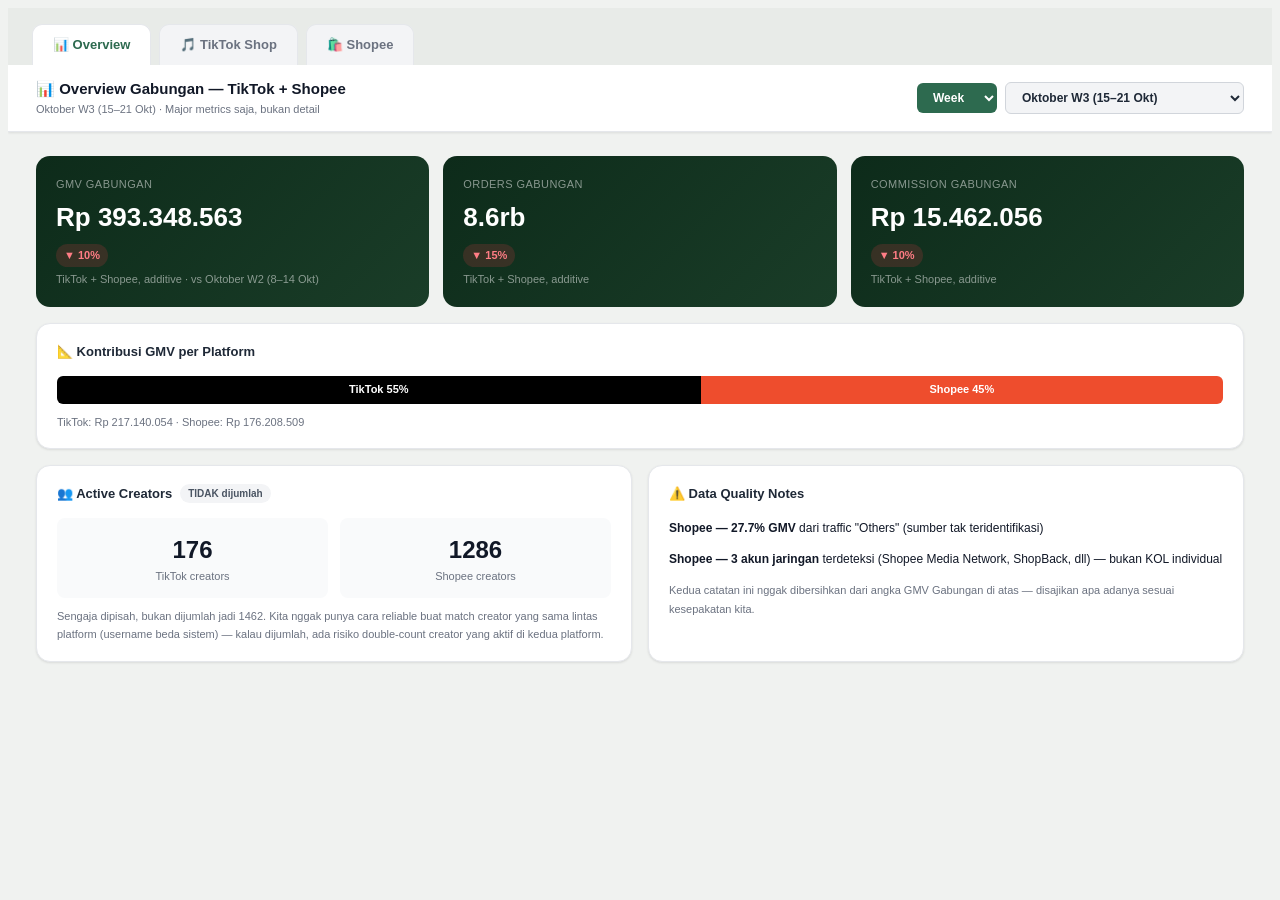
==== overview.html @ 54df517a "Add Oktober W3 (15-21 Okt); benchmark = Oktober W2; update MTD to 21 days (W1+W2+W3) vs Sep 1-21 day" ====
<!DOCTYPE html>
<html lang="id">
<head>
<meta charset="UTF-8">
<meta name="viewport" content="width=device-width, initial-scale=1.0">
<title>Infarm — Overview Gabungan</title>
<style>
<!DOCTYPE html>
<html lang="id">
<head>
<meta charset="UTF-8">
<meta name="viewport" content="width=device-width, initial-scale=1.0">
<title>Infarm — Affiliate Dashboard</title>
<style>



@import url('https://fonts.googleapis.com/css2?family=Inter:wght@400;500;600;700&display=swap');
*{box-sizing:border-box;margin:0;padding:0}
:root{
  --g900:#0d2b1a;--g800:#1a3d28;--g700:#2D6A4F;--g600:#3a8a64;--g500:#52b788;--g400:#74c69d;--g200:#b7e4c7;--g100:#d8f3dc;
  --amber:#f4a425;--amber-bg:#fef3cd;--red:#e63946;--red-bg:#fde8ea;--blue:#3a7bd5;--blue-bg:#ddeeff;--purple:#7c3aed;--purple-bg:#ede9fe;
  --gray900:#111827;--gray800:#1f2937;--gray700:#374151;--gray600:#4b5563;--gray500:#6b7280;--gray400:#9ca3af;--gray300:#d1d5db;--gray200:#e5e7eb;--gray100:#f3f4f6;--gray50:#f9fafb;
  --bg:#f4f6f4;--surface:#fff;--r-sm:6px;--r-md:10px;--r-lg:14px;
  --sh:0 1px 3px rgba(0,0,0,.06),0 1px 2px rgba(0,0,0,.04);
  --sh-md:0 4px 14px rgba(0,0,0,.08);
}
body{font-family:'Inter',sans-serif;background:var(--bg);color:var(--gray900);font-size:14px;line-height:1.5}
.shell{display:flex;min-height:100vh}

/* SIDEBAR */
.sb{width:224px;background:var(--g900);flex-shrink:0;display:flex;flex-direction:column;position:sticky;top:0;height:100vh;overflow-y:auto}
.sb-logo{padding:20px;border-bottom:1px solid rgba(255,255,255,.08)}
.sb-brand{font-size:17px;font-weight:700;color:#fff;letter-spacing:-.3px}
.sb-sub{font-size:11px;color:var(--g400);margin-top:2px}
.sb-nav{padding:14px 10px;flex:1}
.sb-grp{font-size:10px;font-weight:700;color:rgba(255,255,255,.28);letter-spacing:.08em;text-transform:uppercase;padding:0 8px;margin:14px 0 5px}
.nav-btn{display:flex;align-items:center;gap:9px;padding:8px 10px;border-radius:var(--r-sm);color:rgba(255,255,255,.52);font-size:13px;cursor:pointer;transition:all .15s;margin-bottom:2px;user-select:none;border:none;background:none;width:100%;font-family:inherit;text-align:left}
.nav-btn:hover{background:rgba(255,255,255,.08);color:#fff}
.nav-btn.active{background:var(--g700);color:#fff;font-weight:500}
.nav-ic{font-size:14px;width:18px;text-align:center;flex-shrink:0}
.sb-foot{padding:14px 16px;border-top:1px solid rgba(255,255,255,.07)}
.sb-sel{width:100%;background:rgba(255,255,255,.08);border:1px solid rgba(255,255,255,.12);border-radius:var(--r-sm);color:#fff;font-size:12px;padding:7px 10px;cursor:pointer;appearance:none;font-family:inherit}
.sb-note{font-size:10px;color:rgba(255,255,255,.22);margin-top:10px;line-height:1.6}

/* MAIN */
.main{flex:1;overflow-y:auto;min-width:0}
.topbar{background:var(--surface);border-bottom:1px solid var(--gray200);padding:13px 28px;display:flex;align-items:center;justify-content:space-between;position:sticky;top:0;z-index:20;box-shadow:var(--sh)}
.tb-title{font-size:15px;font-weight:600;color:var(--gray900)}
.tb-meta{font-size:11px;color:var(--gray500);margin-top:1px}
.tb-right{display:flex;align-items:center;gap:10px}
.toggle-wrap{display:flex;background:var(--gray100);border-radius:var(--r-sm);padding:3px;gap:2px}
.tog-btn{padding:5px 16px;border-radius:4px;font-size:12px;font-weight:500;cursor:pointer;color:var(--gray600);transition:all .15s;border:none;background:none;font-family:inherit}
.tog-btn.active{background:var(--surface);color:var(--gray900);box-shadow:0 1px 4px rgba(0,0,0,.1);font-weight:600}
.btn{padding:7px 14px;border-radius:var(--r-sm);font-size:12px;font-weight:500;cursor:pointer;border:1px solid var(--gray300);background:transparent;color:var(--gray700);font-family:inherit;transition:all .15s}
.btn:hover{background:var(--gray100)}

.content{padding:24px 28px}
.page{display:none}.page.active{display:block}
.sec{margin-bottom:20px}
.sec-hdr{display:flex;align-items:center;justify-content:space-between;margin-bottom:12px}
.sec-title{font-size:11px;font-weight:700;color:var(--gray500);text-transform:uppercase;letter-spacing:.06em}
.sec-action{font-size:12px;color:var(--g700);cursor:pointer}.sec-action:hover{text-decoration:underline}

/* HERO STRIP — 5 primary KPIs */
.hero{display:grid;grid-template-columns:1.4fr .5px 1fr .5px 1fr .5px 1fr .5px 1fr;margin-bottom:22px;background:var(--g900);border-radius:var(--r-lg);overflow:hidden;box-shadow:var(--sh-md)}
.hero-sep{background:rgba(255,255,255,.1)}
.hero-kpi{padding:18px 20px}
.hk-label{font-size:10px;font-weight:700;color:rgba(255,255,255,.38);text-transform:uppercase;letter-spacing:.06em;margin-bottom:5px}
.hk-val{font-size:24px;font-weight:700;color:#fff;letter-spacing:-.5px;line-height:1}
.hk-val.big{font-size:28px}
.hk-sub{font-size:11px;color:rgba(255,255,255,.38);margin-top:4px}
.hk-delta{display:inline-flex;align-items:center;gap:3px;font-size:11px;font-weight:700;padding:3px 8px;border-radius:999px;margin-top:7px}
.hd-up{background:rgba(82,183,136,.18);color:#74c69d}
.hd-down{background:rgba(230,57,70,.18);color:#ff7d85}
.hd-flat{background:rgba(255,255,255,.08);color:rgba(255,255,255,.38)}
.hk-perday{font-size:13px;font-weight:600;color:var(--g400);margin-top:3px}

/* SECONDARY METRIC CARDS */
.card-grid{display:grid;gap:12px;margin-bottom:20px}
.cg-4{grid-template-columns:repeat(4,1fr)}
.cg-5{grid-template-columns:repeat(5,1fr)}
.mc{background:var(--surface);border-radius:var(--r-lg);padding:14px 16px;box-shadow:var(--sh);border:1px solid var(--gray200);position:relative;overflow:hidden}
.mc::after{content:'';position:absolute;top:0;left:0;right:0;height:3px;background:var(--g500)}
.mc.red::after{background:var(--red)}.mc.amber::after{background:var(--amber)}
.mc.blue::after{background:var(--blue)}.mc.purple::after{background:var(--purple)}
.mc-label{font-size:10px;font-weight:700;color:var(--gray500);text-transform:uppercase;letter-spacing:.04em;margin-bottom:6px}
.mc-val{font-size:19px;font-weight:700;color:var(--gray900);letter-spacing:-.3px;line-height:1}
.mc-sub{font-size:11px;color:var(--gray500);margin-top:4px}
.mc-delta{display:inline-flex;align-items:center;font-size:11px;font-weight:600;padding:2px 7px;border-radius:999px;margin-top:7px}
.mcd-up{background:var(--g100);color:var(--g700)}.mcd-down{background:var(--red-bg);color:var(--red)}.mcd-flat{background:var(--gray100);color:var(--gray500)}

/* PANEL */
.panel-row{display:grid;gap:16px;margin-bottom:20px}
.pr-2{grid-template-columns:1fr 1fr}.pr-32{grid-template-columns:3fr 2fr}.pr-23{grid-template-columns:2fr 3fr}
.panel{background:var(--surface);border-radius:var(--r-lg);padding:18px 20px;box-shadow:var(--sh);border:1px solid var(--gray200)}
.panel-title{font-size:13px;font-weight:600;color:var(--gray800);margin-bottom:14px;display:flex;align-items:center;gap:8px}
.ptag{font-size:10px;font-weight:600;padding:2px 8px;border-radius:999px;background:var(--gray100);color:var(--gray600)}

/* TABLE */
.dt{width:100%;border-collapse:collapse}
.dt th{font-size:10px;font-weight:700;color:var(--gray500);text-transform:uppercase;letter-spacing:.04em;padding:0 8px 9px 0;text-align:left;border-bottom:1px solid var(--gray200);white-space:nowrap;cursor:pointer;user-select:none}
.dt th.r{text-align:right;padding-right:0}.dt th:hover{color:var(--gray900)}
.dt td{padding:9px 8px 9px 0;font-size:12px;color:var(--gray800);border-bottom:1px solid var(--gray100);vertical-align:middle}
.dt td.r{text-align:right;padding-right:0}
.dt tr:last-child td{border-bottom:none}
.dt tbody tr:hover td{background:var(--gray50)}
.cc{display:flex;align-items:center;gap:8px}
.av{width:28px;height:28px;border-radius:50%;display:flex;align-items:center;justify-content:center;font-size:10px;font-weight:700;flex-shrink:0}
.cc-name{font-weight:500;font-size:12px;color:var(--gray900)}
.cc-sub{font-size:10px;color:var(--gray400)}

/* BADGES */
.badge{display:inline-flex;font-size:10px;font-weight:700;padding:2px 7px;border-radius:999px;white-space:nowrap}
.t1{background:#d8f3dc;color:#1a5c36}.t2{background:#ddeeff;color:#1a4a8a}
.t3{background:#fef3cd;color:#7a4a0a}.t0{background:var(--gray200);color:var(--gray600)}
.move-up{background:var(--g100);color:var(--g700);font-size:10px;font-weight:700;padding:2px 6px;border-radius:4px}
.move-dn{background:var(--red-bg);color:var(--red);font-size:10px;font-weight:700;padding:2px 6px;border-radius:4px}
.move-eq{color:var(--gray400);font-size:11px}

/* BAR */
.bar-list{display:flex;flex-direction:column;gap:10px}
.bar-row{display:flex;flex-direction:column;gap:4px}
.bar-meta{display:flex;justify-content:space-between;font-size:12px}
.bar-lbl{color:var(--gray700);font-weight:500}.bar-val{color:var(--gray500);font-size:11px}
.bar-track{height:7px;background:var(--gray100);border-radius:999px;overflow:hidden}
.bar-fill{height:100%;border-radius:999px}

/* DONUT */
.donut-wrap{display:flex;align-items:center;gap:18px;margin-bottom:14px}
.donut-leg{flex:1;display:flex;flex-direction:column;gap:8px}
.leg-row{display:flex;align-items:center;gap:8px;font-size:12px}
.leg-dot{width:10px;height:10px;border-radius:50%;flex-shrink:0}
.leg-lbl{color:var(--gray700);flex:1}.leg-val{font-weight:600;color:var(--gray900)}
.leg-pct{font-size:11px;color:var(--gray500);min-width:32px;text-align:right}

/* TIER MINI */
.tier-grid{display:grid;grid-template-columns:repeat(4,1fr);gap:10px;margin-bottom:20px}
.tier-card{border-radius:var(--r-lg);border:1px solid var(--gray200);overflow:hidden;background:var(--surface);box-shadow:var(--sh)}
.tc-head{padding:10px 14px;display:flex;align-items:center;justify-content:space-between}
.tc-name{font-size:11px;font-weight:700;text-transform:uppercase;letter-spacing:.04em}
.tc-body{padding:12px 14px}
.tc-row{display:flex;justify-content:space-between;font-size:12px;padding:4px 0;border-bottom:.5px solid var(--gray100)}.tc-row:last-child{border-bottom:none}
.tc-key{color:var(--gray500)}.tc-val{font-weight:600;color:var(--gray800)}

/* SCORE */
.score{display:flex;gap:2px}
.sd{width:8px;height:8px;border-radius:2px}.sd-on{background:var(--g500)}.sd-off{background:var(--gray200)}

/* REFUND COLOR */
.r-ok{color:var(--g700);font-weight:600}.r-warn{color:var(--amber);font-weight:600}.r-bad{color:var(--red);font-weight:600}

/* ALERT */
.alert{display:flex;gap:10px;padding:12px 14px;border-radius:var(--r-md);margin-bottom:10px;font-size:12px;line-height:1.6}
.al-r{background:var(--red-bg);border-left:3px solid var(--red);color:#7f1d1d}
.al-a{background:var(--amber-bg);border-left:3px solid var(--amber);color:#78350f}
.al-g{background:var(--g100);border-left:3px solid var(--g500);color:#14532d}
.al-b{background:var(--blue-bg);border-left:3px solid var(--blue);color:#1e3a5f}

/* FILTER TABS */
.ftabs{display:flex;gap:6px;margin-bottom:14px;flex-wrap:wrap}
.ftab{padding:5px 12px;border-radius:999px;font-size:12px;font-weight:500;cursor:pointer;border:1px solid var(--gray200);color:var(--gray600);background:var(--surface);transition:all .15s;user-select:none}
.ftab:hover:not(.active){background:var(--gray100)}.ftab.active{background:var(--g700);color:#fff;border-color:var(--g700)}

.divider{height:1px;background:var(--gray200);margin:16px 0}
.empty{text-align:center;padding:24px;color:var(--gray400);font-size:12px}

@media(max-width:960px){.sb{display:none}.hero{grid-template-columns:1fr 1px 1fr;}.card-grid.cg-4{grid-template-columns:repeat(2,1fr)}.cg-5{grid-template-columns:repeat(2,1fr)}.panel-row.pr-2,.pr-32,.pr-23{grid-template-columns:1fr}.tier-grid{grid-template-columns:repeat(2,1fr)}}

.jul-badge{background:#fff3cd;color:#856404;font-size:10px;font-weight:700;padding:2px 8px;border-radius:999px;border:1px solid #ffc107}
.delta-chip{font-size:10px;font-weight:700;padding:2px 7px;border-radius:999px;display:inline-flex;align-items:center;gap:2px}
.dc-up{background:rgba(82,183,136,.2);color:#52b788}.dc-dn{background:rgba(230,57,70,.18);color:#ff7d85}.dc-flat{background:rgba(255,255,255,.08);color:rgba(255,255,255,.4)}
.insight-box{background:linear-gradient(135deg,#0d2b1a,#1a3d28);color:#fff;border-radius:var(--r-lg);padding:18px 20px;margin-bottom:20px}
.ib-title{font-size:11px;font-weight:700;text-transform:uppercase;letter-spacing:.06em;color:var(--g400);margin-bottom:10px}
.ib-grid{display:grid;grid-template-columns:repeat(3,1fr);gap:12px}
.ib-item{background:rgba(255,255,255,.06);border-radius:8px;padding:12px}
.ib-label{font-size:10px;color:rgba(255,255,255,.4);margin-bottom:4px}
.ib-val{font-size:15px;font-weight:700;letter-spacing:-.3px}
.ib-sub{font-size:10px;color:rgba(255,255,255,.4);margin-top:2px}

.trend-arrow-up{color:#52b788;font-weight:700}
.trend-arrow-down{color:#e63946;font-weight:700}
.crit-box{background:linear-gradient(135deg,#7f1d1d,#991b1b);color:#fff;border-radius:var(--r-lg);padding:16px 20px;margin-bottom:16px;display:flex;gap:14px;align-items:flex-start}
.crit-ic{font-size:24px}
.crit-title{font-size:13px;font-weight:700;margin-bottom:4px}
.crit-body{font-size:12px;opacity:.9;line-height:1.6}
.status-card{transition:transform .12s ease, box-shadow .12s ease}
.status-card:hover{transform:translateY(-2px);box-shadow:0 4px 12px rgba(0,0,0,.12)}

.mode-dropdown-wrap{display:flex;gap:8px;align-items:center}
.mode-sel,.period-sel{background:var(--gray100);border:1px solid var(--gray300);border-radius:var(--r-sm);padding:7px 12px;font-size:12px;font-weight:600;color:var(--gray800);cursor:pointer;font-family:inherit}
.mode-sel{background:var(--g700);color:#fff;border:none;font-weight:700}
.benchmark-note{font-size:10px;color:var(--gray500);margin-top:2px}
.est-badge{background:#fff3cd;color:#856404;font-size:9px;font-weight:700;padding:1px 6px;border-radius:999px;border:1px solid #ffc107;margin-left:6px}
.no-comparison-box{background:var(--gray50);border:1px dashed var(--gray300);border-radius:var(--r-md);padding:20px;text-align:center;color:var(--gray500);font-size:12px}
.trend-table{width:100%;border-collapse:collapse}
.trend-table th{font-size:10px;text-transform:uppercase;letter-spacing:.04em;color:rgba(255,255,255,.5);text-align:right;padding:8px 10px;border-bottom:2px solid rgba(255,255,255,.15)}
.trend-table th:first-child{text-align:left}
.trend-table td{padding:9px 10px;text-align:right;border-bottom:1px solid rgba(255,255,255,.08);font-size:13px;color:#fff}
.trend-table td:first-child{text-align:left;font-weight:600;color:#fff}
.trend-arrow-up{color:#74c69d;font-weight:700}
.trend-arrow-down{color:#ff7d85;font-weight:700}
.crit-box{background:linear-gradient(135deg,#7f1d1d,#991b1b);color:#fff;border-radius:var(--r-lg);padding:16px 20px;margin-bottom:16px;display:flex;gap:14px;align-items:flex-start}
.crit-ic{font-size:24px}
.crit-title{font-size:13px;font-weight:700;margin-bottom:4px}
.crit-body{font-size:12px;opacity:.9;line-height:1.6}
.status-card{transition:transform .12s ease, box-shadow .12s ease}
.status-card:hover{transform:translateY(-2px);box-shadow:0 4px 12px rgba(0,0,0,.12)}
.insight-box{background:linear-gradient(135deg,#0d2b1a,#1a3d28);color:#fff;border-radius:var(--r-lg);padding:18px 20px;margin-bottom:20px}
.ib-title{font-size:11px;font-weight:700;text-transform:uppercase;letter-spacing:.06em;color:var(--g400);margin-bottom:10px}
.ib-grid{display:grid;grid-template-columns:repeat(3,1fr);gap:12px}
.ib-item{background:rgba(255,255,255,.06);border-radius:8px;padding:12px}
.ib-label{font-size:10px;color:rgba(255,255,255,.4);margin-bottom:4px}
.ib-val{font-size:15px;font-weight:700;letter-spacing:-.3px}
.ib-sub{font-size:10px;color:rgba(255,255,255,.4);margin-top:2px}
.delta-chip{font-size:10px;font-weight:700;padding:2px 7px;border-radius:999px;display:inline-flex;align-items:center;gap:2px}

.platform-switcher{display:flex;gap:8px;padding:16px 24px 0;background:#e8ebe8}
.plat-tab{padding:10px 20px;border-radius:10px 10px 0 0;font-size:13px;font-weight:700;cursor:pointer;background:var(--gray100);color:var(--gray500);border:1px solid var(--gray200);border-bottom:none;text-decoration:none;display:inline-block}
.plat-tab.active{background:#fff;color:var(--g700)}
.plat-tab.active.tt{color:#000}
.plat-tab.active.sh{color:#EE4D2D}
.combined-hero{display:grid;grid-template-columns:repeat(3,1fr);gap:14px;margin-bottom:16px}
.ch-hero{background:linear-gradient(135deg,#0d2b1a,#1a3d28);border-radius:var(--r-lg);padding:20px;color:#fff}
.ch-hero-label{font-size:11px;color:rgba(255,255,255,.5);text-transform:uppercase;letter-spacing:.04em}
.ch-hero-val{font-size:26px;font-weight:800;margin-top:6px}
.ch-hero-sub{font-size:11px;color:rgba(255,255,255,.5);margin-top:4px}
.combined-split-bar{display:flex;height:28px;border-radius:6px;overflow:hidden;margin:10px 0}
.sh-ch-badge{font-size:9px;background:var(--gray100);padding:2px 6px;border-radius:999px;margin-right:3px}
.sh-network-flag{color:#b45309;font-size:9px;font-weight:700}

body{background:#f0f2f0}
</style>
</head>
<body>
<div class="platform-switcher">
  <a href="overview.html" class="plat-tab active">📊 Overview</a>
  <a href="tiktok.html" class="plat-tab tt">🎵 TikTok Shop</a>
  <a href="shopee.html" class="plat-tab sh">🛍️ Shopee</a>
</div>
  <main class="main" style="width:100%">
    <div class="topbar">
      <div><div class="tb-title">📊 Overview Gabungan — TikTok + Shopee</div><div class="tb-meta" id="combined-period-label">Major metrics saja, bukan detail</div></div>
      <div class="tb-right">
        <div class="mode-dropdown-wrap">
          <select class="mode-sel" id="combinedModeSel" onchange="onCombinedModeChange(this.value)">
            <option value="week">Week</option>
            <option value="month">Month</option>
            <option value="mtd">MTD</option>
          </select>
          <select class="period-sel" id="combinedPeriodSel" onchange="onCombinedPeriodChange(this.value)" title="Overview Gabungan cuma bisa nampilin periode yang datanya ada di KEDUA platform (TikTok dan Shopee).">
          </select>
        </div>
      </div>
    </div>
    <div class="page active content">
      <div class="combined-hero" id="combined-hero"></div>
      <div class="panel" style="margin-bottom:16px">
        <div class="panel-title">📐 Kontribusi GMV per Platform</div>
        <div id="combined-split"></div>
      </div>
      <div class="panel-row pr-2">
        <div class="panel">
          <div class="panel-title">👥 Active Creators <span class="ptag">TIDAK dijumlah</span></div>
          <div id="combined-creators"></div>
        </div>
        <div class="panel">
          <div class="panel-title">⚠️ Data Quality Notes</div>
          <div id="combined-notes"></div>
        </div>
      </div>
    </div>
  </main>
<script>
let D;
let SHD;
let CPM='week'; // currently selected Combined mode
let CP='oct_w1'; // currently selected Combined Overview period
const TC={'T3':'#2D6A4F','T2':'#3a7bd5','T1':'#f4a425','T0':'#9ca3af'};
const TB={'T3':'#d8f3dc','T2':'#ddeeff','T1':'#fef3cd','T0':'#f3f4f6'};
const TL={'T3':'Elite','T2':'Aktif','T1':'Berkembang','T0':'Long-tail'};
function R(v){return'Rp '+Math.round(v).toLocaleString('id-ID')}
function N(v){if(v>=1e9)return(v/1e9).toFixed(1)+'M';if(v>=1e6)return(v/1e6).toFixed(1)+'Jt';if(v>=1e3)return(v/1e3).toFixed(1)+'rb';return String(Math.round(v))}
function pct(a,b){if(!b)return 0;return Math.round((a-b)/b*100)}
function ini(s){const w=(s||'X').replace(/[^a-z]/gi,' ').trim().split(' ');return((w[0]||'')[0]||'').toUpperCase()+((w[1]||'')[0]||'').toUpperCase()||'?'}

// Only periods present in BOTH D (TikTok) and SHD.periods (Shopee) are eligible here.
const COMBINED_MODES = {
  week: [
    {key:'oct_w3', label:'Oktober W3 (15–21 Okt)'},
    {key:'oct_w2', label:'Oktober W2 (8–14 Okt)'},
    {key:'oct_w1', label:'Oktober W1 (1–7 Okt)'},
    {key:'sep_w4', label:'September W4 (22–30 Sep, 9 hari)'},
    {key:'sep_w3', label:'September W3 (15–21 Sep)'},
    {key:'sep_w2', label:'September W2 (8–14 Sep)'},
    {key:'sep_w1', label:'September W1 (1–7 Sep)'},
    {key:'agu_w4', label:'Agustus W4 (22–31 Agu)'},
    {key:'agu_w3', label:'Agustus W3 (15–21 Agu)'},
    {key:'agu_w2', label:'Agustus W2 (8–14 Agu)'},
    {key:'agu_w1', label:'Agustus W1 (1–7 Agu)'},
    {key:'jul_w4', label:'Juli W4 (22–31 Jul)'},
    {key:'jul_w3', label:'Juli W3 (15–21 Jul)'},
    {key:'jul_w2', label:'Juli W2 (8–14 Jul)'},
    {key:'jul_w1', label:'Juli W1 (1–7 Jul)'},
  ],
  month: [
    {key:'sep', label:'September 2026 (Full Month)'},
    {key:'agu', label:'Agustus 2026 (Full Month)'},
    {key:'jul', label:'Juli 2026 (Full Month)'},
    {key:'jun', label:'Juni 2026'},
  ],
  mtd: [
    {key:'oct_w1', label:'Oktober MTD (1–7 Okt)'},
    {key:'sep_mtd', label:'September MTD (1–21 Sep)'},
  ],
};

function onCombinedModeChange(mode){
  CPM = mode;
  document.getElementById('combinedModeSel').value = mode;
  populateCombinedPeriodDropdown();
  renderCombined();
}
function populateCombinedPeriodDropdown(){
  const sel = document.getElementById('combinedPeriodSel');
  sel.innerHTML = COMBINED_MODES[CPM].map(p=>`<option value="${p.key}">${p.label}</option>`).join('');
  CP = COMBINED_MODES[CPM][0].key;
  sel.value = CP;
}
function onCombinedPeriodChange(key){
  CP = key;
  renderCombined();
}

async function loadDataAndInit(){
  try {
    const [ttRes, shRes] = await Promise.all([fetch('data.json'), fetch('data_shopee.json')]);
    if(!ttRes.ok) throw new Error('TikTok HTTP '+ttRes.status);
    if(!shRes.ok) throw new Error('Shopee HTTP '+shRes.status);
    D = await ttRes.json();
    SHD = await shRes.json();
    document.getElementById('combinedModeSel').value = CPM;
    populateCombinedPeriodDropdown();
    renderCombined();
  } catch(e) {
    console.error('Combined data load failed:', e);
    const el = document.getElementById('combined-hero');
    if(el) el.innerHTML = '<div style="padding:20px;color:#ff7d85;font-size:13px">⚠️ Gagal memuat data: '+e.message+'. Coba refresh, atau hubungi admin kalau berlanjut.</div>';
  }
}

// ===== COMBINED OVERVIEW =====
function renderCombined(){
  if(!D || !SHD) {
    const el = document.getElementById('combined-hero');
    if(el) el.innerHTML = '<div style="padding:20px;color:rgba(255,255,255,.6);font-size:13px">⏳ Menunggu data TikTok & Shopee selesai dimuat...</div>';
    return;
  }

  const cpLabel = COMBINED_MODES[CPM].find(p=>p.key===CP).label;
  const ttOv = D[CP].overview;
  const shOv = SHD.periods[CP].overview;
  const combinedGmv = ttOv.total_gmv + shOv.total_gmv;
  const combinedOrders = ttOv.total_orders + shOv.total_orders;
  const combinedComm = ttOv.commission + shOv.total_commission;
  const ttShare = ttOv.total_gmv/combinedGmv*100;
  const shShare = shOv.total_gmv/combinedGmv*100;

  // Look up benchmark (previous period) for both platforms to compute combined delta
  const ttCfg = D.modes[CPM] && D.modes[CPM].periods.find(p=>p.key===CP);
  const shCfg = SHD.modes[CPM] && SHD.modes[CPM].periods.find(p=>p.key===CP);
  let deltaHtml = {gmv:'', orders:'', comm:''};
  let benchLabel = '';
  if(ttCfg && ttCfg.prevKey && D[ttCfg.prevKey] && shCfg && shCfg.prevKey && SHD.periods[shCfg.prevKey]){
    const prevTtOv = D[ttCfg.prevKey].overview;
    const prevShOv = SHD.periods[shCfg.prevKey].overview;
    const prevGmv = prevTtOv.total_gmv + prevShOv.total_gmv;
    const prevOrders = prevTtOv.total_orders + prevShOv.total_orders;
    const prevComm = prevTtOv.commission + prevShOv.total_commission;
    benchLabel = ttCfg.prevLabel;
    const mkDelta = (cur,prev) => {
      const d = pct(cur,prev);
      const cls = d>0?'hd-up':d<0?'hd-down':'';
      const arrow = d>0?'▲':d<0?'▼':'—';
      return d===0 ? '' : `<span class="hk-delta ${cls}">${arrow} ${Math.abs(d)}%</span>`;
    };
    deltaHtml.gmv = mkDelta(combinedGmv, prevGmv);
    deltaHtml.orders = mkDelta(combinedOrders, prevOrders);
    deltaHtml.comm = mkDelta(combinedComm, prevComm);
  }

  document.getElementById('combined-period-label').textContent = cpLabel + ' · Major metrics saja, bukan detail';

  document.getElementById('combined-hero').innerHTML = `
    <div class="ch-hero"><div class="ch-hero-label">GMV Gabungan</div><div class="ch-hero-val">${R(combinedGmv)}</div>${deltaHtml.gmv}<div class="ch-hero-sub">TikTok + Shopee, additive${benchLabel?' · vs '+benchLabel:''}</div></div>
    <div class="ch-hero"><div class="ch-hero-label">Orders Gabungan</div><div class="ch-hero-val">${N(combinedOrders)}</div>${deltaHtml.orders}<div class="ch-hero-sub">TikTok + Shopee, additive</div></div>
    <div class="ch-hero"><div class="ch-hero-label">Commission Gabungan</div><div class="ch-hero-val">${R(combinedComm)}</div>${deltaHtml.comm}<div class="ch-hero-sub">TikTok + Shopee, additive</div></div>
  `;

  document.getElementById('combined-split').innerHTML = `
    <div class="combined-split-bar">
      <div style="width:${ttShare.toFixed(1)}%;background:#000;display:flex;align-items:center;justify-content:center;color:#fff;font-size:11px;font-weight:700">TikTok ${ttShare.toFixed(0)}%</div>
      <div style="width:${shShare.toFixed(1)}%;background:#EE4D2D;display:flex;align-items:center;justify-content:center;color:#fff;font-size:11px;font-weight:700">Shopee ${shShare.toFixed(0)}%</div>
    </div>
    <div style="font-size:11px;color:var(--gray500)">TikTok: ${R(ttOv.total_gmv)} · Shopee: ${R(shOv.total_gmv)}</div>
  `;

  document.getElementById('combined-creators').innerHTML = `
    <div style="display:grid;grid-template-columns:1fr 1fr;gap:12px">
      <div style="background:var(--gray50);border-radius:8px;padding:14px;text-align:center">
        <div style="font-size:24px;font-weight:800">${ttOv.active_creators}</div>
        <div style="font-size:11px;color:var(--gray500)">TikTok creators</div>
      </div>
      <div style="background:var(--gray50);border-radius:8px;padding:14px;text-align:center">
        <div style="font-size:24px;font-weight:800">${shOv.active_creators}</div>
        <div style="font-size:11px;color:var(--gray500)">Shopee creators</div>
      </div>
    </div>
    <div style="font-size:11px;color:var(--gray500);margin-top:10px;line-height:1.6">
      Sengaja dipisah, bukan dijumlah jadi ${ttOv.active_creators+shOv.active_creators}. Kita nggak punya cara reliable buat match creator yang sama lintas platform (username beda sistem) — kalau dijumlah, ada risiko double-count creator yang aktif di kedua platform.
    </div>
  `;

  document.getElementById('combined-notes').innerHTML = `
    <div style="font-size:12px;line-height:1.8">
      <div style="margin-bottom:10px"><strong>Shopee — ${shOv.others_pct}% GMV</strong> dari traffic "Others" (sumber tak teridentifikasi)</div>
      <div style="margin-bottom:10px"><strong>Shopee — ${SHD.periods[CP].network_count} akun jaringan</strong> terdeteksi (Shopee Media Network, ShopBack, dll) — bukan KOL individual</div>
      <div style="color:var(--gray500);font-size:11px">Kedua catatan ini nggak dibersihkan dari angka GMV Gabungan di atas — disajikan apa adanya sesuai kesepakatan kita.</div>
    </div>
  `;
}


// ===== INIT =====
loadDataAndInit();
</script>
</body>
</html>
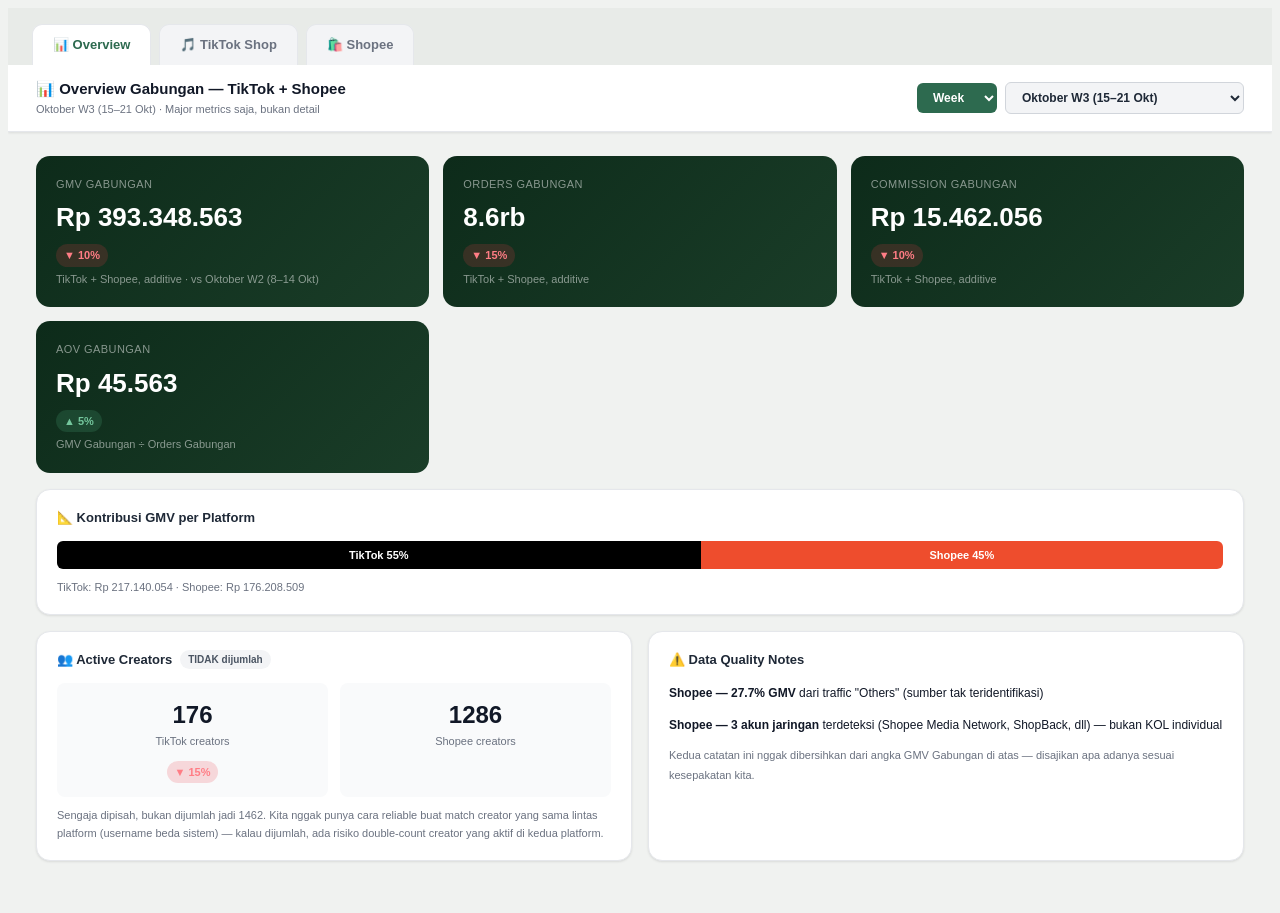
==== commit 034d50e5: "Add delta to Shopee 'Akun Jaringan Terdeteksi' card; add AOV Gabungan card and Active Creators (TikT" ====
--- a/overview.html
+++ b/overview.html
@@ -387,6 +387,10 @@
     deltaHtml.gmv = mkDelta(combinedGmv, prevGmv);
     deltaHtml.orders = mkDelta(combinedOrders, prevOrders);
     deltaHtml.comm = mkDelta(combinedComm, prevComm);
+    deltaHtml.ttCreators = mkDelta(ttOv.active_creators, prevTtOv.active_creators);
+    deltaHtml.shCreators = mkDelta(shOv.active_creators, prevShOv.active_creators);
+    const prevCombinedAov = prevOrders ? Math.round(prevGmv/prevOrders) : 0;
+    deltaHtml.aov = mkDelta(combinedGmv/combinedOrders, prevCombinedAov);
   }
 
   document.getElementById('combined-period-label').textContent = cpLabel + ' · Major metrics saja, bukan detail';
@@ -395,6 +399,7 @@
     <div class="ch-hero"><div class="ch-hero-label">GMV Gabungan</div><div class="ch-hero-val">${R(combinedGmv)}</div>${deltaHtml.gmv}<div class="ch-hero-sub">TikTok + Shopee, additive${benchLabel?' · vs '+benchLabel:''}</div></div>
     <div class="ch-hero"><div class="ch-hero-label">Orders Gabungan</div><div class="ch-hero-val">${N(combinedOrders)}</div>${deltaHtml.orders}<div class="ch-hero-sub">TikTok + Shopee, additive</div></div>
     <div class="ch-hero"><div class="ch-hero-label">Commission Gabungan</div><div class="ch-hero-val">${R(combinedComm)}</div>${deltaHtml.comm}<div class="ch-hero-sub">TikTok + Shopee, additive</div></div>
+    <div class="ch-hero"><div class="ch-hero-label">AOV Gabungan</div><div class="ch-hero-val">${R(Math.round(combinedGmv/combinedOrders))}</div>${deltaHtml.aov||''}<div class="ch-hero-sub">GMV Gabungan ÷ Orders Gabungan</div></div>
   `;
 
   document.getElementById('combined-split').innerHTML = `
@@ -410,10 +415,12 @@
       <div style="background:var(--gray50);border-radius:8px;padding:14px;text-align:center">
         <div style="font-size:24px;font-weight:800">${ttOv.active_creators}</div>
         <div style="font-size:11px;color:var(--gray500)">TikTok creators</div>
+        <div style="margin-top:4px">${deltaHtml.ttCreators||''}</div>
       </div>
       <div style="background:var(--gray50);border-radius:8px;padding:14px;text-align:center">
         <div style="font-size:24px;font-weight:800">${shOv.active_creators}</div>
         <div style="font-size:11px;color:var(--gray500)">Shopee creators</div>
+        <div style="margin-top:4px">${deltaHtml.shCreators||''}</div>
       </div>
     </div>
     <div style="font-size:11px;color:var(--gray500);margin-top:10px;line-height:1.6">
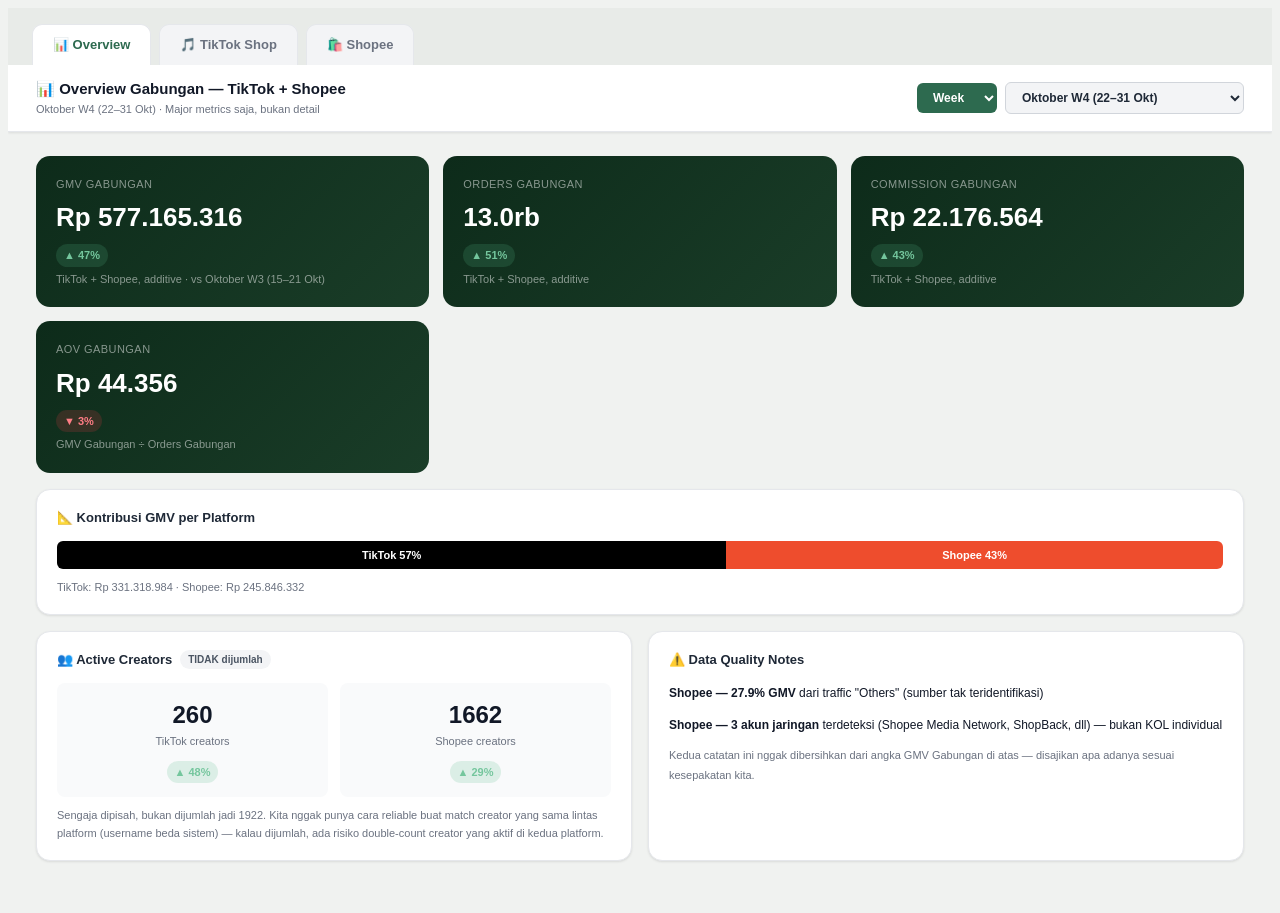
==== commit f7825ed2: "Add Oktober W4 (22-31 Okt, 10 hari); close out Oktober as full month (31 hari, W1-W4 merged), compar" ====
--- a/overview.html
+++ b/overview.html
@@ -287,6 +287,7 @@
 // Only periods present in BOTH D (TikTok) and SHD.periods (Shopee) are eligible here.
 const COMBINED_MODES = {
   week: [
+    {key:'oct_w4', label:'Oktober W4 (22–31 Okt)'},
     {key:'oct_w3', label:'Oktober W3 (15–21 Okt)'},
     {key:'oct_w2', label:'Oktober W2 (8–14 Okt)'},
     {key:'oct_w1', label:'Oktober W1 (1–7 Okt)'},
@@ -304,13 +305,14 @@
     {key:'jul_w1', label:'Juli W1 (1–7 Jul)'},
   ],
   month: [
+    {key:'oct', label:'Oktober 2026 (Full Month)'},
     {key:'sep', label:'September 2026 (Full Month)'},
     {key:'agu', label:'Agustus 2026 (Full Month)'},
     {key:'jul', label:'Juli 2026 (Full Month)'},
     {key:'jun', label:'Juni 2026'},
   ],
   mtd: [
-    {key:'oct_w1', label:'Oktober MTD (1–7 Okt)'},
+    {key:'oct_mtd', label:'Oktober MTD (1–31 Okt, bulan selesai)'},
     {key:'sep_mtd', label:'September MTD (1–21 Sep)'},
   ],
 };
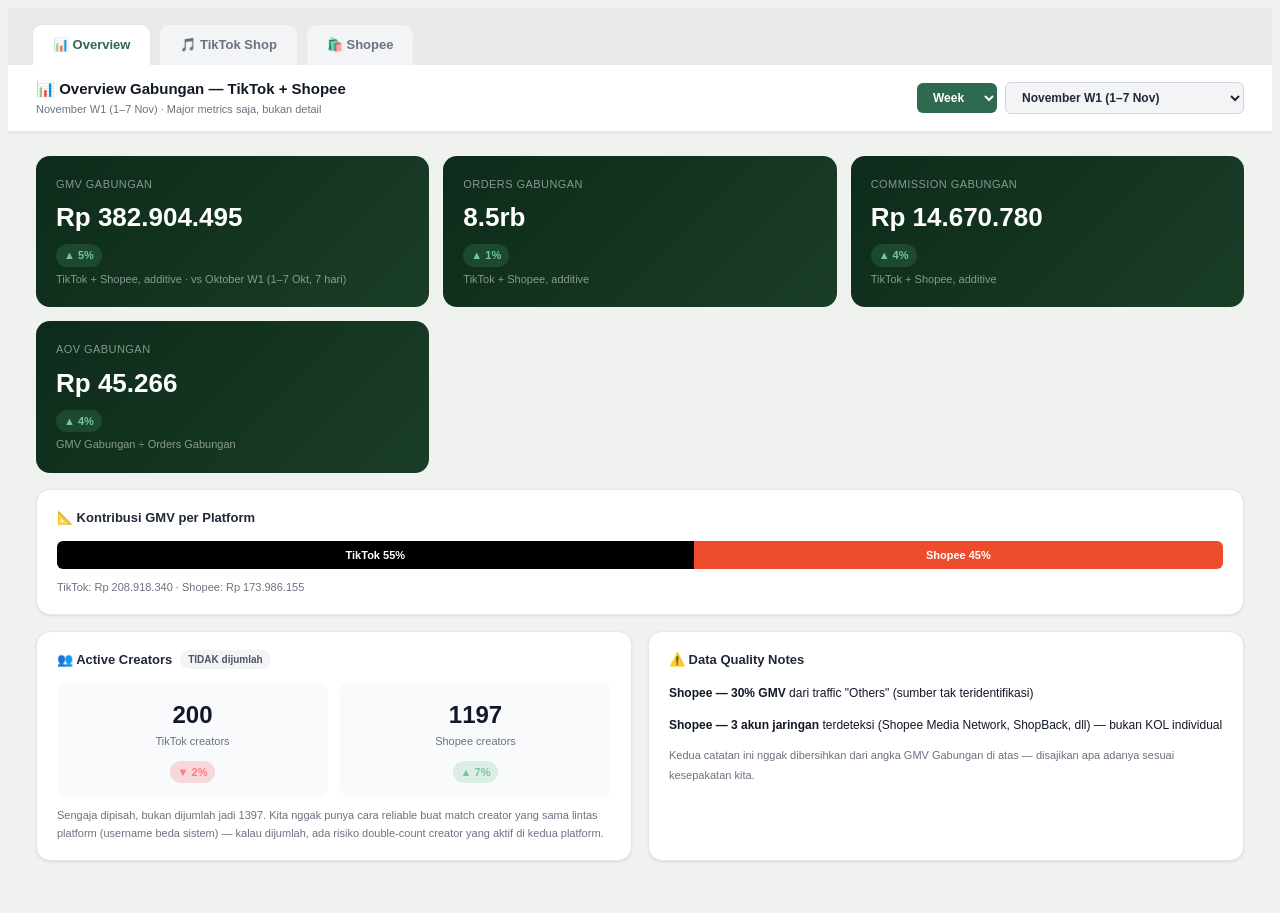
==== commit b5dbb776: "Add November W1 (1-7 Nov, 7 hari) TikTok + Shopee; MTD November baru; compare vs Oktober W1 (7 hari," ====
--- a/overview.html
+++ b/overview.html
@@ -287,6 +287,7 @@
 // Only periods present in BOTH D (TikTok) and SHD.periods (Shopee) are eligible here.
 const COMBINED_MODES = {
   week: [
+    {key:'nov_w1', label:'November W1 (1–7 Nov)'},
     {key:'oct_w4', label:'Oktober W4 (22–31 Okt)'},
     {key:'oct_w3', label:'Oktober W3 (15–21 Okt)'},
     {key:'oct_w2', label:'Oktober W2 (8–14 Okt)'},
@@ -312,6 +313,7 @@
     {key:'jun', label:'Juni 2026'},
   ],
   mtd: [
+    {key:'nov_mtd', label:'November MTD (1–7 Nov)'},
     {key:'oct_mtd', label:'Oktober MTD (1–31 Okt, bulan selesai)'},
     {key:'sep_mtd', label:'September MTD (1–21 Sep)'},
   ],
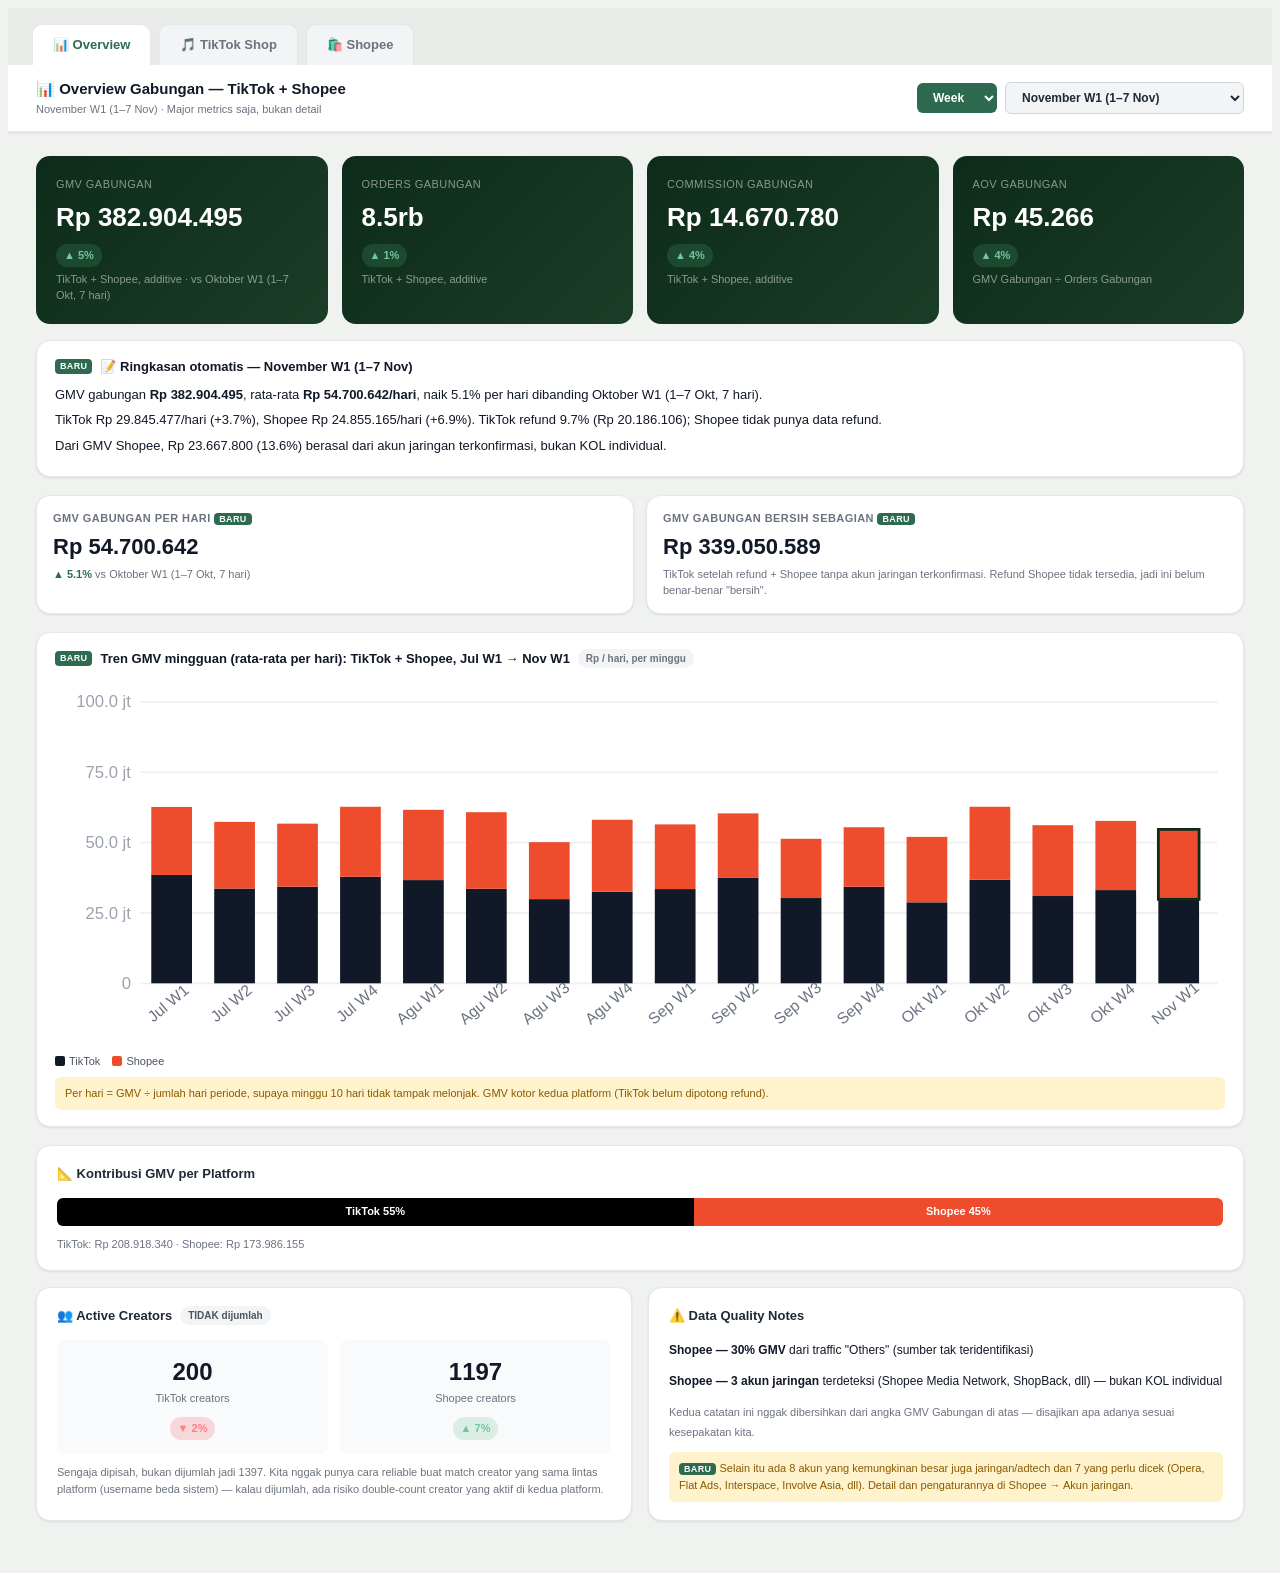
==== commit f9de3b5e: "Dashboard v2: panel Perlu ditindak, ringkasan otomatis, GMV bersih, tab Tren Jangka Panjang dan Rete" ====
--- a/overview.html
+++ b/overview.html
@@ -231,6 +231,7 @@
 
 body{background:#f0f2f0}
 </style>
+<link rel="stylesheet" href="insight.css">
 </head>
 <body>
 <div class="platform-switcher">
@@ -445,5 +446,6 @@
 // ===== INIT =====
 loadDataAndInit();
 </script>
+<script src="insight.js"></script>
 </body>
 </html>
--- a/insight.css
+++ b/insight.css
@@ -0,0 +1,106 @@
+/* ===== insight.css — tambahan dashboard (Paket 1 & 2). File BARU. ===== */
+.ix-box{background:var(--surface);border:1px solid var(--gray200);border-radius:var(--r-lg);padding:16px 18px;box-shadow:var(--sh);margin-bottom:18px;min-width:0}
+.ix-h{font-size:13px;font-weight:700;color:var(--gray900);margin-bottom:8px;display:flex;align-items:center;gap:8px;flex-wrap:wrap}
+.ix-tag{font-size:10px;font-weight:600;color:var(--gray500);background:var(--gray100);border-radius:20px;padding:2px 8px}
+.ix-new{font-size:9px;font-weight:700;color:#fff;background:var(--g700);border-radius:4px;padding:1px 5px;letter-spacing:.04em}
+.ix-sum{background:linear-gradient(135deg,#f0faf3,#fff);border-color:var(--g200)}
+.ix-sum p{font-size:13px;line-height:1.65;color:var(--gray800);margin:0 0 4px}
+.ix-sum .ix-note{font-size:10px;color:var(--gray500);margin-top:6px}
+.ix-two{display:grid;grid-template-columns:repeat(2,minmax(0,1fr));gap:12px;margin-bottom:18px}
+.ix-kpi{background:var(--surface);border:1px solid var(--gray200);border-radius:var(--r-lg);padding:14px 16px;box-shadow:var(--sh);min-width:0}
+.ix-kpi .l{font-size:11px;font-weight:600;color:var(--gray500);text-transform:uppercase;letter-spacing:.04em}
+.ix-kpi .v{font-size:22px;font-weight:700;color:var(--gray900);margin:3px 0}
+.ix-kpi .s{font-size:11px;color:var(--gray500);line-height:1.5}
+.ix-kpi.na{background:var(--gray50)} .ix-kpi.na .v{color:var(--gray400);font-size:15px}
+.ix-up{color:var(--g700);font-weight:700}.ix-dn{color:var(--red);font-weight:700}
+.ix-grid4{display:grid;grid-template-columns:repeat(4,minmax(0,1fr));gap:12px}
+.ix-col{border:1px solid var(--gray200);border-radius:var(--r-md);padding:10px 12px;min-width:0;background:var(--gray50)}
+.ix-col h4{font-size:12px;font-weight:700;margin:0 0 2px;display:flex;justify-content:space-between;gap:6px}
+.ix-col .sub{font-size:10px;color:var(--gray500);margin-bottom:8px;line-height:1.4}
+.ix-col.red{border-left:3px solid var(--red)}.ix-col.amber{border-left:3px solid var(--amber)}.ix-col.green{border-left:3px solid var(--g500)}.ix-col.blue{border-left:3px solid var(--blue)}
+.ix-it{display:flex;justify-content:space-between;gap:8px;font-size:11.5px;padding:5px 0;border-top:1px solid var(--gray200)}
+.ix-it:first-of-type{border-top:none}
+.ix-it b{font-weight:600;color:var(--gray900);overflow:hidden;text-overflow:ellipsis;white-space:nowrap;max-width:62%}
+.ix-it span{color:var(--gray600);text-align:right;white-space:nowrap}
+.ix-empty{font-size:11px;color:var(--gray400);padding:6px 0}
+.ix-chart{overflow-x:auto;-webkit-overflow-scrolling:touch}
+.ix-chart svg{display:block;min-width:620px;width:100%;height:auto}
+.ix-leg{display:flex;gap:12px;flex-wrap:wrap;font-size:11px;color:var(--gray600);margin:6px 0 2px}
+.ix-leg i{display:inline-block;width:10px;height:10px;border-radius:2px;margin-right:4px;vertical-align:-1px}
+.ix-tbl{width:100%;border-collapse:collapse;font-size:11.5px}
+.ix-tbl th{font-size:10px;text-transform:uppercase;color:var(--gray500);text-align:right;padding:0 8px 7px 0;border-bottom:1px solid var(--gray200);white-space:nowrap}
+.ix-tbl th:first-child,.ix-tbl td:first-child{text-align:left}
+.ix-tbl td{text-align:right;padding:6px 8px 6px 0;border-bottom:1px solid var(--gray100);white-space:nowrap}
+.ix-tbl tr.cur td{background:#f0faf3;font-weight:600}
+.ix-scroll{overflow-x:auto;-webkit-overflow-scrolling:touch}
+.ix-tiles{display:grid;grid-template-columns:repeat(3,minmax(0,1fr));gap:12px;margin-bottom:16px}
+.ix-pgtitle{font-size:18px;font-weight:700;color:var(--gray900);margin:0 0 4px}
+.ix-pgsub{font-size:12px;color:var(--gray500);margin-bottom:16px;line-height:1.6}
+.ix-warn{font-size:11px;color:#8a5a00;background:var(--amber-bg);border-radius:var(--r-sm);padding:8px 10px;line-height:1.55;margin-top:8px}
+.ix-bar{display:flex;align-items:center;gap:8px;font-size:11.5px;margin:5px 0}
+.ix-bar .n{width:92px;flex-shrink:0;color:var(--gray700)}
+.ix-bar .t{flex:1;background:var(--gray100);border-radius:4px;height:14px;overflow:hidden}
+.ix-bar .t i{display:block;height:100%;background:var(--g500)}
+.ix-bar .c{width:150px;flex-shrink:0;text-align:right;color:var(--gray600)}
+@media(max-width:960px){
+  .ix-grid4{grid-template-columns:repeat(2,minmax(0,1fr))}
+}
+/* ===== Perbaikan tampilan HP (item 4) ===== */
+@media(max-width:960px){
+  .shell{flex-direction:column}
+  .sb{display:block!important;position:static;width:100%;height:auto;overflow:visible}
+  .sb-logo,.sb-foot{display:none}
+  .sb-nav{display:flex;gap:6px;overflow-x:auto;padding:8px 10px;-webkit-overflow-scrolling:touch}
+  .sb-grp{display:none}
+  .nav-btn{white-space:nowrap;flex-shrink:0;padding:7px 11px}
+  .nav-btn span[style]{display:none}
+  .main{overflow:visible}
+}
+@media(max-width:700px){
+  .platform-switcher{padding:10px 12px 0;overflow-x:auto;gap:6px}
+  .plat-tab{white-space:nowrap}
+  .topbar{flex-wrap:wrap;gap:8px;padding:10px 14px;position:static}
+  .tb-right,.mode-dropdown-wrap{width:100%;flex-wrap:wrap}
+  .mode-sel{flex:0 0 auto}
+  .period-sel{flex:1 1 150px;min-width:0;max-width:100%}
+  .content{padding:14px 12px}
+  .hero{grid-template-columns:1fr 1fr!important}
+  .hero-sep{display:none}
+  .hero-kpi{padding:14px 14px;min-width:0}
+  .hero-kpi .hk-val.big{font-size:22px}
+  .hero-kpi:first-child{grid-column:1/-1}
+  .card-grid.cg-4,.cg-5{grid-template-columns:repeat(2,minmax(0,1fr))!important}
+  .panel{padding:14px 12px;min-width:0;overflow-x:auto}
+  .panel-row>*{min-width:0}
+  .dt{min-width:520px}
+  .ix-two,.ix-grid4,.ix-tiles{grid-template-columns:1fr}
+  .ix-bar .n{width:70px}.ix-bar .c{width:110px;font-size:10.5px}
+  .ch-hero{min-width:0}
+}
+@media(max-width:700px){
+  .combined-hero{grid-template-columns:1fr!important}
+  .ch-hero-val{font-size:22px;overflow-wrap:anywhere}
+}
+/* ===== v2: tooltip, tombol pilihan, tautan, submenu ===== */
+[hidden]{display:none!important}
+#ix-tip{position:fixed;z-index:9999;display:none;pointer-events:none;background:#14201a;color:#fff;font-size:11.5px;line-height:1.5;padding:8px 10px;border-radius:8px;max-width:300px;box-shadow:0 4px 14px rgba(0,0,0,.25)}
+#ix-tip b{color:#b7e4c7}
+.ix-hit{cursor:crosshair}.ix-hit:hover{fill:rgba(120,120,120,.16)}
+.ix-ctl{margin-bottom:8px}
+.ix-seg{display:inline-flex;border:1px solid var(--gray300);border-radius:8px;overflow:hidden;flex-wrap:wrap}
+.ix-seg button{border:none;background:var(--surface);color:var(--gray700);font:inherit;font-size:12px;padding:6px 12px;cursor:pointer}
+.ix-seg button+button{border-left:1px solid var(--gray300)}
+.ix-seg button.on{background:var(--g700);color:#fff;font-weight:600}
+.ix-seg button:focus-visible,.ix-btn:focus-visible{outline:2px solid var(--blue);outline-offset:1px}
+.ix-a{color:inherit;text-decoration:none;border-bottom:1px dotted var(--gray400)}
+.ix-a:hover{color:var(--g700);border-bottom-color:var(--g700)}
+.ix-ext{font-size:10px;color:var(--gray400)}
+.ix-lns{display:inline-flex;gap:3px;margin-left:4px;vertical-align:middle}
+.ix-ln{font-size:12px;text-decoration:none;border-radius:4px;padding:0 2px;border:1px solid var(--g500)}
+.ix-ln.ix-guess{border:1px dashed var(--gray400);opacity:.75}
+.ix-cand{font-size:10px;color:#8a5a00;background:var(--amber-bg);border-radius:4px;padding:1px 5px;margin-left:4px;white-space:nowrap}
+.ix-lv{display:inline-block;font-size:10.5px;font-weight:700;border-radius:4px;padding:1px 6px;white-space:nowrap}
+.ix-lv-c{background:var(--red-bg);color:var(--red)}.ix-lv-l{background:var(--amber-bg);color:#8a5a00}.ix-lv-g{background:var(--gray100);color:var(--gray600)}
+.ix-more{display:flex;gap:10px;align-items:center;flex-wrap:wrap;font-size:12px;color:var(--gray500);margin-top:10px}
+.ix-btn{border:1px solid var(--gray300);background:var(--surface);border-radius:6px;padding:5px 10px;font:inherit;font-size:12px;cursor:pointer}
+@media(min-width:961px){.combined-hero{grid-template-columns:repeat(4,minmax(0,1fr))}}
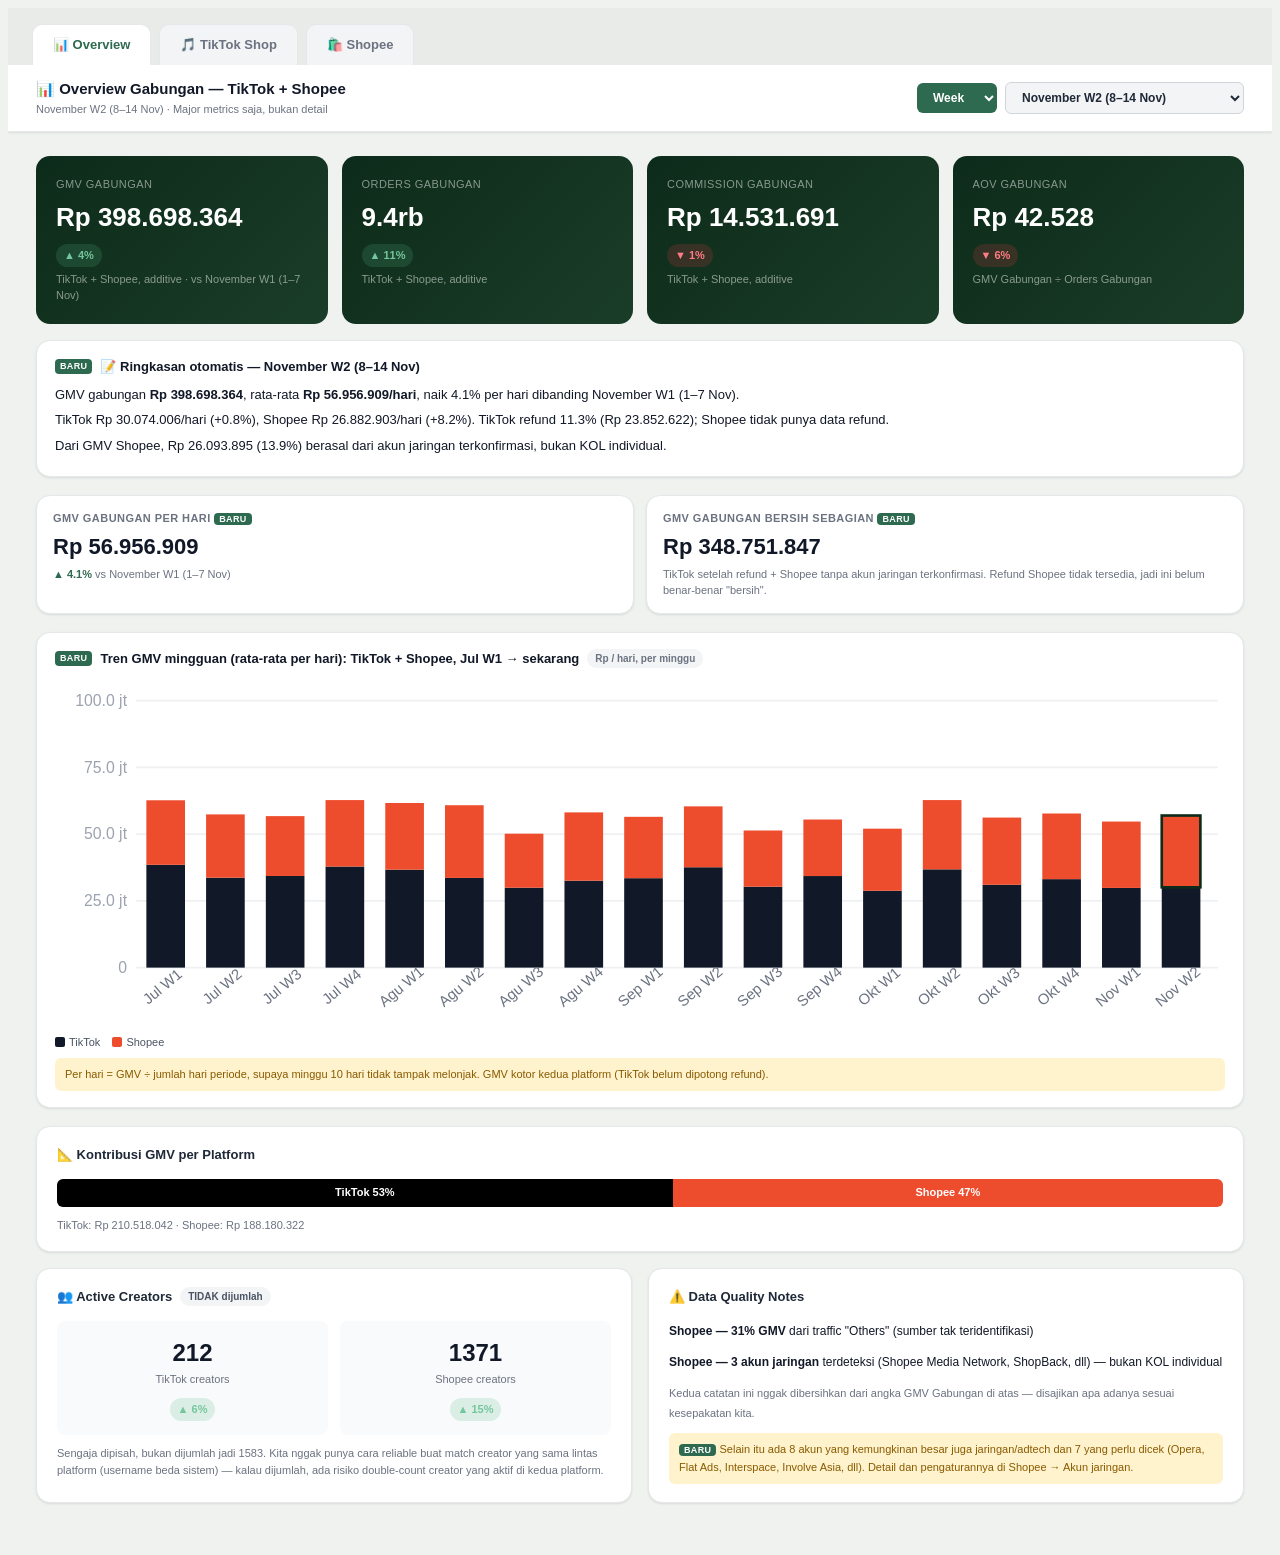
==== commit db59da39: "Add November W2 (8-14 Nov, 7 hari) TikTok + Shopee; MTD November 1-14; compare vs November W1 (mingg" ====
--- a/overview.html
+++ b/overview.html
@@ -288,6 +288,7 @@
 // Only periods present in BOTH D (TikTok) and SHD.periods (Shopee) are eligible here.
 const COMBINED_MODES = {
   week: [
+    {key:'nov_w2', label:'November W2 (8–14 Nov)'},
     {key:'nov_w1', label:'November W1 (1–7 Nov)'},
     {key:'oct_w4', label:'Oktober W4 (22–31 Okt)'},
     {key:'oct_w3', label:'Oktober W3 (15–21 Okt)'},
@@ -314,7 +315,7 @@
     {key:'jun', label:'Juni 2026'},
   ],
   mtd: [
-    {key:'nov_mtd', label:'November MTD (1–7 Nov)'},
+    {key:'nov_mtd', label:'November MTD (1–14 Nov)'},
     {key:'oct_mtd', label:'Oktober MTD (1–31 Okt, bulan selesai)'},
     {key:'sep_mtd', label:'September MTD (1–21 Sep)'},
   ],
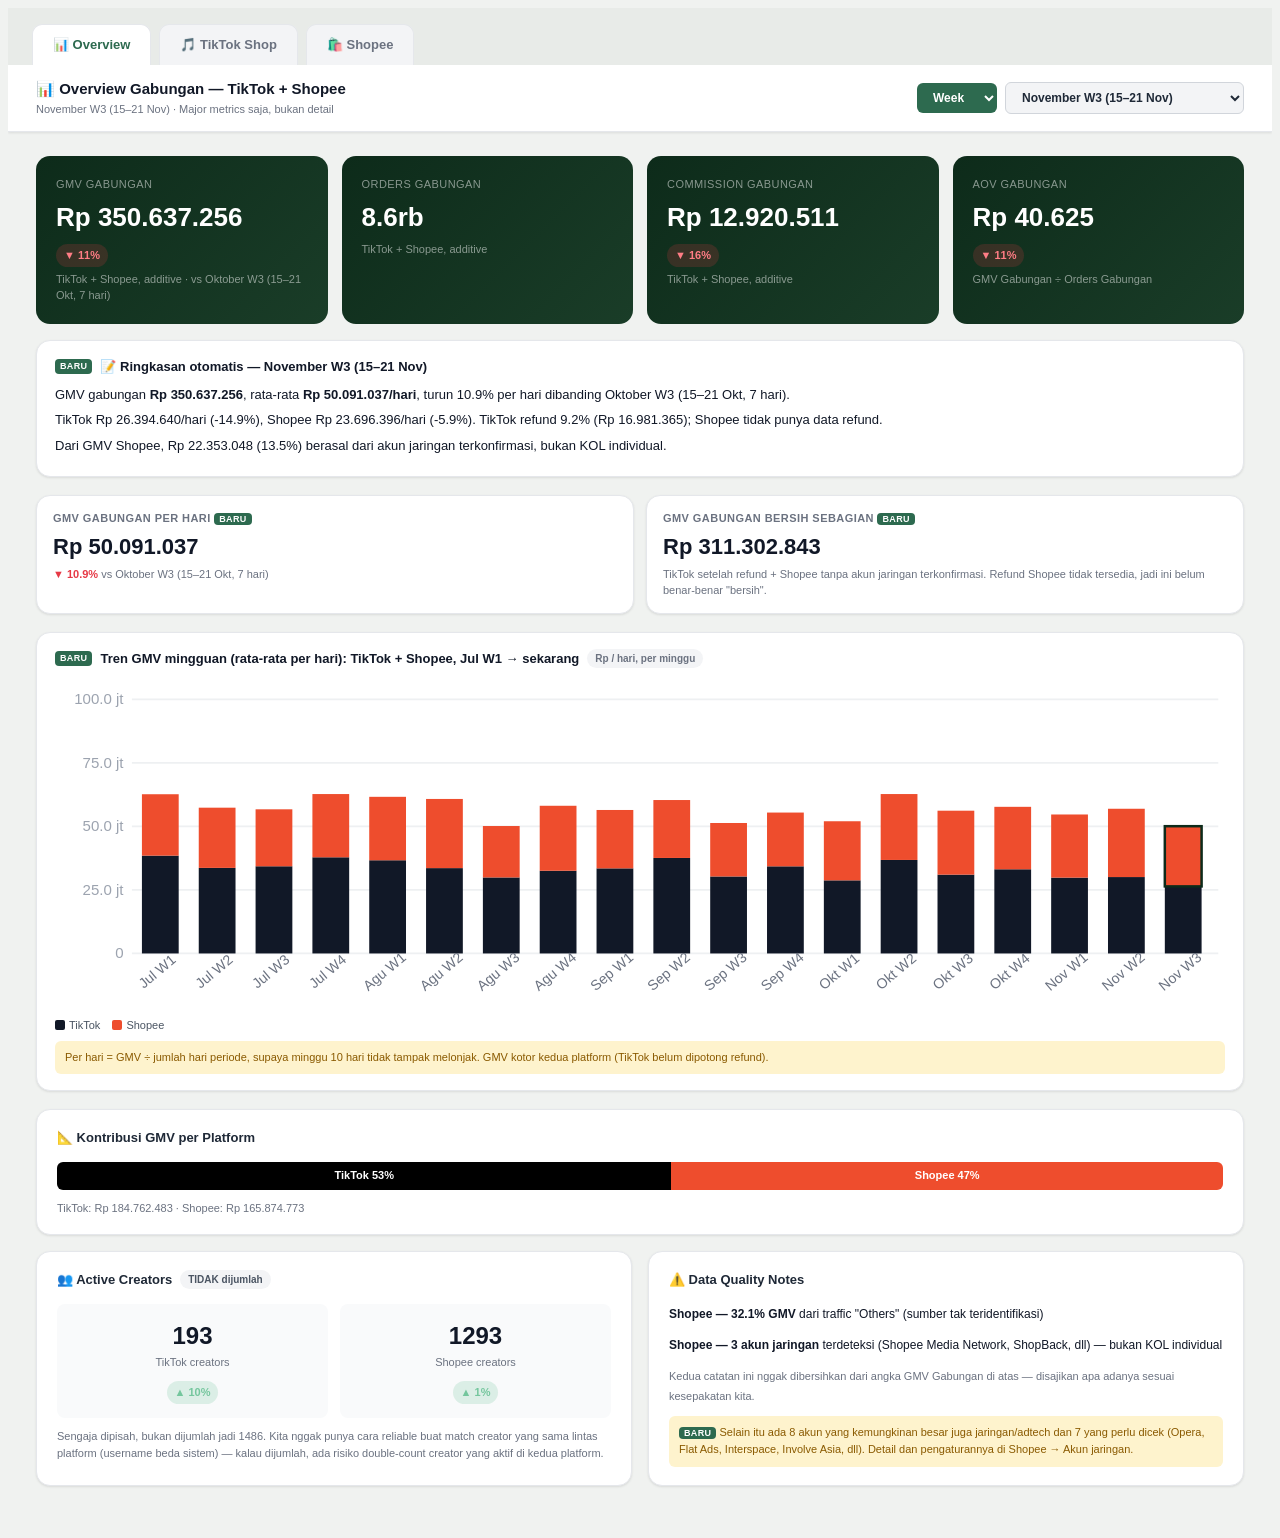
==== commit 7fd61860: "Add November W3 (15-21 Nov, 7 hari) TikTok + Shopee; MTD November 1-21; compare vs Oktober W3 dan Ok" ====
--- a/overview.html
+++ b/overview.html
@@ -288,6 +288,7 @@
 // Only periods present in BOTH D (TikTok) and SHD.periods (Shopee) are eligible here.
 const COMBINED_MODES = {
   week: [
+    {key:'nov_w3', label:'November W3 (15–21 Nov)'},
     {key:'nov_w2', label:'November W2 (8–14 Nov)'},
     {key:'nov_w1', label:'November W1 (1–7 Nov)'},
     {key:'oct_w4', label:'Oktober W4 (22–31 Okt)'},
@@ -315,7 +316,7 @@
     {key:'jun', label:'Juni 2026'},
   ],
   mtd: [
-    {key:'nov_mtd', label:'November MTD (1–14 Nov)'},
+    {key:'nov_mtd', label:'November MTD (1–21 Nov)'},
     {key:'oct_mtd', label:'Oktober MTD (1–31 Okt, bulan selesai)'},
     {key:'sep_mtd', label:'September MTD (1–21 Sep)'},
   ],
